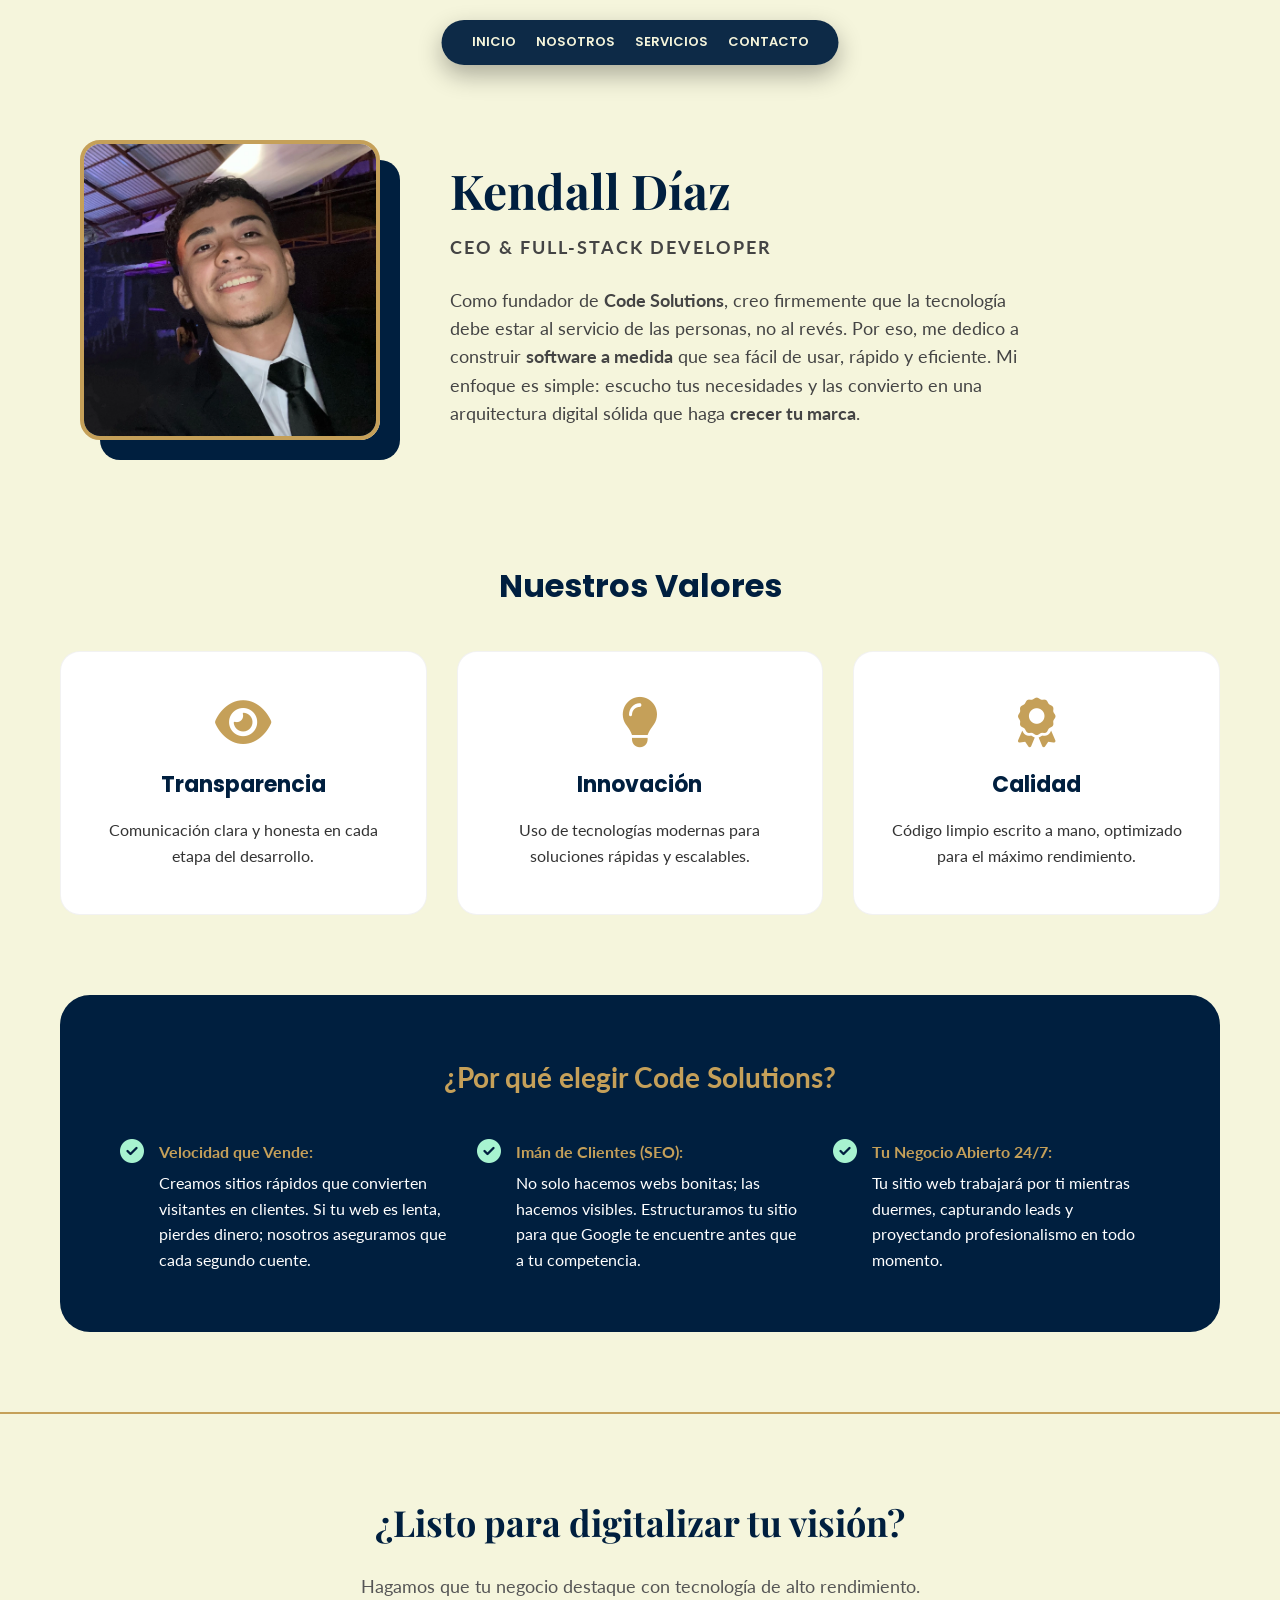
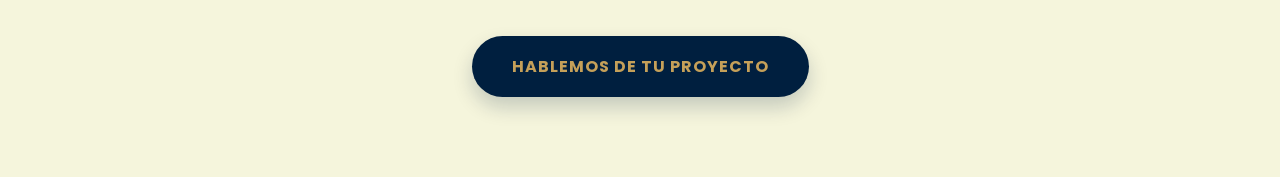
==== nosotros.html @ cbfe7e70 "Initial commit" ====
<!DOCTYPE html>
<html lang="es">
<head>
    <meta charset="UTF-8">
    <meta name="viewport" content="width=device-width, initial-scale=1.0">
    <title>Nosotros | Code Solutions</title>
    
    <link href="https://fonts.googleapis.com/css2?family=Playfair+Display:wght@700&family=Lato:wght@400;700&family=Poppins:wght@500;600&display=swap" rel="stylesheet">
    <link rel="stylesheet" href="https://cdnjs.cloudflare.com/ajax/libs/font-awesome/6.5.1/css/all.min.css">

    <style>
        /* --- VARIABLES --- */
        :root {
            --navy: #001F3F;
            --beige: #F5F5DC;
            --gold: #C5A059;
            --white: #FFFFFF;
            --menta: #a7f3d0;
        }

        /* --- RESET GENERAL --- */
        * { box-sizing: border-box; margin: 0; padding: 0; }
        
        body {
            background-color: var(--beige);
            font-family: 'Lato', sans-serif;
            color: #333;
            line-height: 1.6;
            overflow-x: hidden;
        }

        /* --- BARRA DE NAVEGACIÓN --- */
        .nav-bar {
            position: fixed;
            top: 20px;
            left: 50%;
            transform: translateX(-50%);
            background: rgba(0, 31, 63, 0.95);
            padding: 12px 30px;
            border-radius: 50px;
            display: flex;
            gap: 20px;
            z-index: 1000;
            box-shadow: 0 10px 25px rgba(0,0,0,0.3);
        }

        .nav-bar a {
            color: var(--beige);
            text-decoration: none;
            font-family: 'Poppins', sans-serif;
            font-size: 13px;
            font-weight: 600;
            text-transform: uppercase;
            transition: color 0.3s;
        }

        .nav-bar a:hover { color: var(--gold); }

        /* --- CONTENEDOR PRINCIPAL --- */
        .main-wrapper {
            max-width: 1200px;
            margin: 120px auto 60px;
            padding: 0 20px;
            display: block;
        }

        /* --- SECCIÓN BIOGRAFÍA (MEJORADA) --- */
        .ceo-section {
            display: flex;
            flex-wrap: wrap;
            align-items: center;
            justify-content: center;
            gap: 60px; /* Más espacio entre foto y texto */
            margin-bottom: 100px;
            padding: 20px;
        }

        .ceo-photo-container {
            position: relative;
            width: 300px; /* Un poco más grande */
            height: 300px;
            flex-shrink: 0;
        }

        .ceo-photo {
            width: 100%;
            height: 100%;
            object-fit: cover;
            border-radius: 20px;
            border: 4px solid var(--gold);
            box-shadow: 20px 20px 0px var(--navy); /* Sombra más marcada */
            transition: transform 0.3s ease;
        }

        .ceo-photo:hover {
            transform: scale(1.02);
        }

        .ceo-text { 
            flex: 1; 
            min-width: 320px; 
            padding: 10px; /* Aire interno para el texto */
        }
        
        .ceo-name { font-family: 'Playfair Display', serif; font-size: 48px; color: var(--navy); margin-bottom: 5px; }
        .ceo-role { color: var(--gold); font-weight: 700; letter-spacing: 2px; text-transform: uppercase; margin-bottom: 25px; }
        
        .ceo-text p {
            font-size: 1.1rem;
            color: #444;
            max-width: 600px;
        }

        /* --- VALORES CORE --- */
        .section-title {
            text-align: center;
            font-family: 'Poppins', sans-serif;
            font-size: 32px;
            color: var(--navy);
            margin-bottom: 40px;
        }

        .values-grid {
            display: grid;
            grid-template-columns: repeat(auto-fit, minmax(300px, 1fr));
            gap: 30px;
            margin-bottom: 80px;
        }

        .value-card {
            background: var(--white);
            padding: 45px 30px;
            border-radius: 20px;
            text-align: center;
            transition: all 0.3s ease;
            border: 1px solid rgba(0,0,0,0.05);
        }

        .value-card:hover {
            transform: translateY(-10px);
            box-shadow: 0 20px 40px rgba(0,31,63,0.1);
            border-color: var(--gold);
        }

        .value-card i { font-size: 50px; color: var(--gold); margin-bottom: 20px; display: block; } /* Íconos en Dorado */
        .value-card h4 { font-family: 'Poppins', sans-serif; font-size: 22px; margin-bottom: 15px; color: var(--navy); }

        /* --- DIFERENCIADORES --- */
        .diff-box {
            background: var(--navy);
            color: var(--white);
            padding: 60px;
            border-radius: 30px;
            margin-bottom: 80px;
        }

        .diff-box h3 { color: var(--gold); text-align: center; margin-bottom: 40px; font-size: 28px; }

        .check-grid {
            display: grid;
            grid-template-columns: repeat(auto-fit, minmax(250px, 1fr));
            gap: 30px;
        }

        .check-item { display: flex; gap: 15px; }
        .check-item i { color: var(--menta); font-size: 24px; }
        .check-item strong { color: var(--gold); display: block; margin-bottom: 5px; }

        /* --- SECCIÓN CTA (NUEVA) --- */
        .cta-section {
            text-align: center;
            padding: 80px 20px;
            background: linear-gradient(rgba(245, 245, 220, 0.9), rgba(245, 245, 220, 0.9)), url('tu-fondo-sutil.jpg');
            border-top: 2px solid var(--gold);
        }

        .cta-container h2 {
            font-family: 'Playfair Display', serif;
            font-size: 36px;
            color: var(--navy);
            margin-bottom: 20px;
        }

        .cta-container p {
            font-size: 18px;
            margin-bottom: 35px;
            color: #555;
        }

        .btn-cta {
            background-color: var(--navy);
            color: var(--gold);
            padding: 18px 40px;
            text-decoration: none;
            font-family: 'Poppins', sans-serif;
            font-weight: 700;
            border-radius: 50px;
            text-transform: uppercase;
            letter-spacing: 1px;
            transition: all 0.3s ease;
            display: inline-block;
            box-shadow: 0 10px 20px rgba(0,31,63,0.2);
        }

        .btn-cta:hover {
            background-color: var(--gold);
            color: var(--navy);
            transform: translateY(-3px);
            box-shadow: 0 15px 30px rgba(197, 160, 89, 0.4);
        }

        /* --- RESPONSIVE --- */
        @media (max-width: 768px) {
            .ceo-section { text-align: center; gap: 40px; }
            .ceo-photo-container { margin: 0 auto; width: 260px; height: 260px; }
            .diff-box { padding: 40px 20px; }
            .ceo-name { font-size: 36px; }
            .cta-container h2 { font-size: 28px; }
        }
    </style>
</head>
<body>

    <nav class="nav-bar">
        <a href="index.html">Inicio</a>
        <a href="nosotros.html">Nosotros</a>
        <a href="servicios.html">Servicios</a>
        <a href="contacto.html">Contacto</a>
    </nav>

    <main class="main-wrapper">
        
        <section class="ceo-section">
            <div class="ceo-photo-container">
                <img src="kendallmain.webp" alt="Kendall Díaz" class="ceo-photo">
            </div>
            <div class="ceo-text">
                <h2 class="ceo-name">Kendall Díaz</h2>
                <p class="ceo-role">CEO & Full-Stack Developer</p>
                <p>Como fundador de <strong>Code Solutions</strong>, creo firmemente que la tecnología debe estar al servicio de las personas, no al revés. Por eso, me dedico a construir <strong>software a medida</strong> que sea fácil de usar, rápido y eficiente. Mi enfoque es simple: escucho tus necesidades y las convierto en una arquitectura digital sólida que haga <strong>crecer tu marca</strong>.</p>
            </div>
        </section>

        <h3 class="section-title">Nuestros Valores</h3>
        <div class="values-grid">
            <div class="value-card">
                <i class="fa-solid fa-eye"></i>
                <h4>Transparencia</h4>
                <p>Comunicación clara y honesta en cada etapa del desarrollo.</p>
            </div>
            <div class="value-card">
                <i class="fa-solid fa-lightbulb"></i>
                <h4>Innovación</h4>
                <p>Uso de tecnologías modernas para soluciones rápidas y escalables.</p>
            </div>
            <div class="value-card">
                <i class="fa-solid fa-award"></i>
                <h4>Calidad</h4>
                <p>Código limpio escrito a mano, optimizado para el máximo rendimiento.</p>
            </div>
        </div>

        <section class="diff-box">
            <h3>¿Por qué elegir Code Solutions?</h3>
            <div class="check-grid">
                <div class="check-item">
                    <i class="fa-solid fa-circle-check"></i>
                    <span><strong>Velocidad que Vende:</strong> Creamos sitios rápidos que convierten visitantes en clientes. Si tu web es lenta, pierdes dinero; nosotros aseguramos que cada segundo cuente.</span>
                </div>
                <div class="check-item">
                    <i class="fa-solid fa-circle-check"></i>
                    <span><strong>Imán de Clientes (SEO):</strong> No solo hacemos webs bonitas; las hacemos visibles. Estructuramos tu sitio para que Google te encuentre antes que a tu competencia.</span>
                </div>
                <div class="check-item">
                    <i class="fa-solid fa-circle-check"></i>
                    <span><strong>Tu Negocio Abierto 24/7:</strong> Tu sitio web trabajará por ti mientras duermes, capturando leads y proyectando profesionalismo en todo momento.</span>
                </div>
            </div>
        </section>

    </main>

    <section class="cta-section">
        <div class="cta-container">
            <h2>¿Listo para digitalizar tu visión?</h2>
            <p>Hagamos que tu negocio destaque con tecnología de alto rendimiento.</p>
            <a href="contacto.html" class="btn-cta">Hablemos de tu proyecto</a>
        </div>
    </section>

</body>
</html>
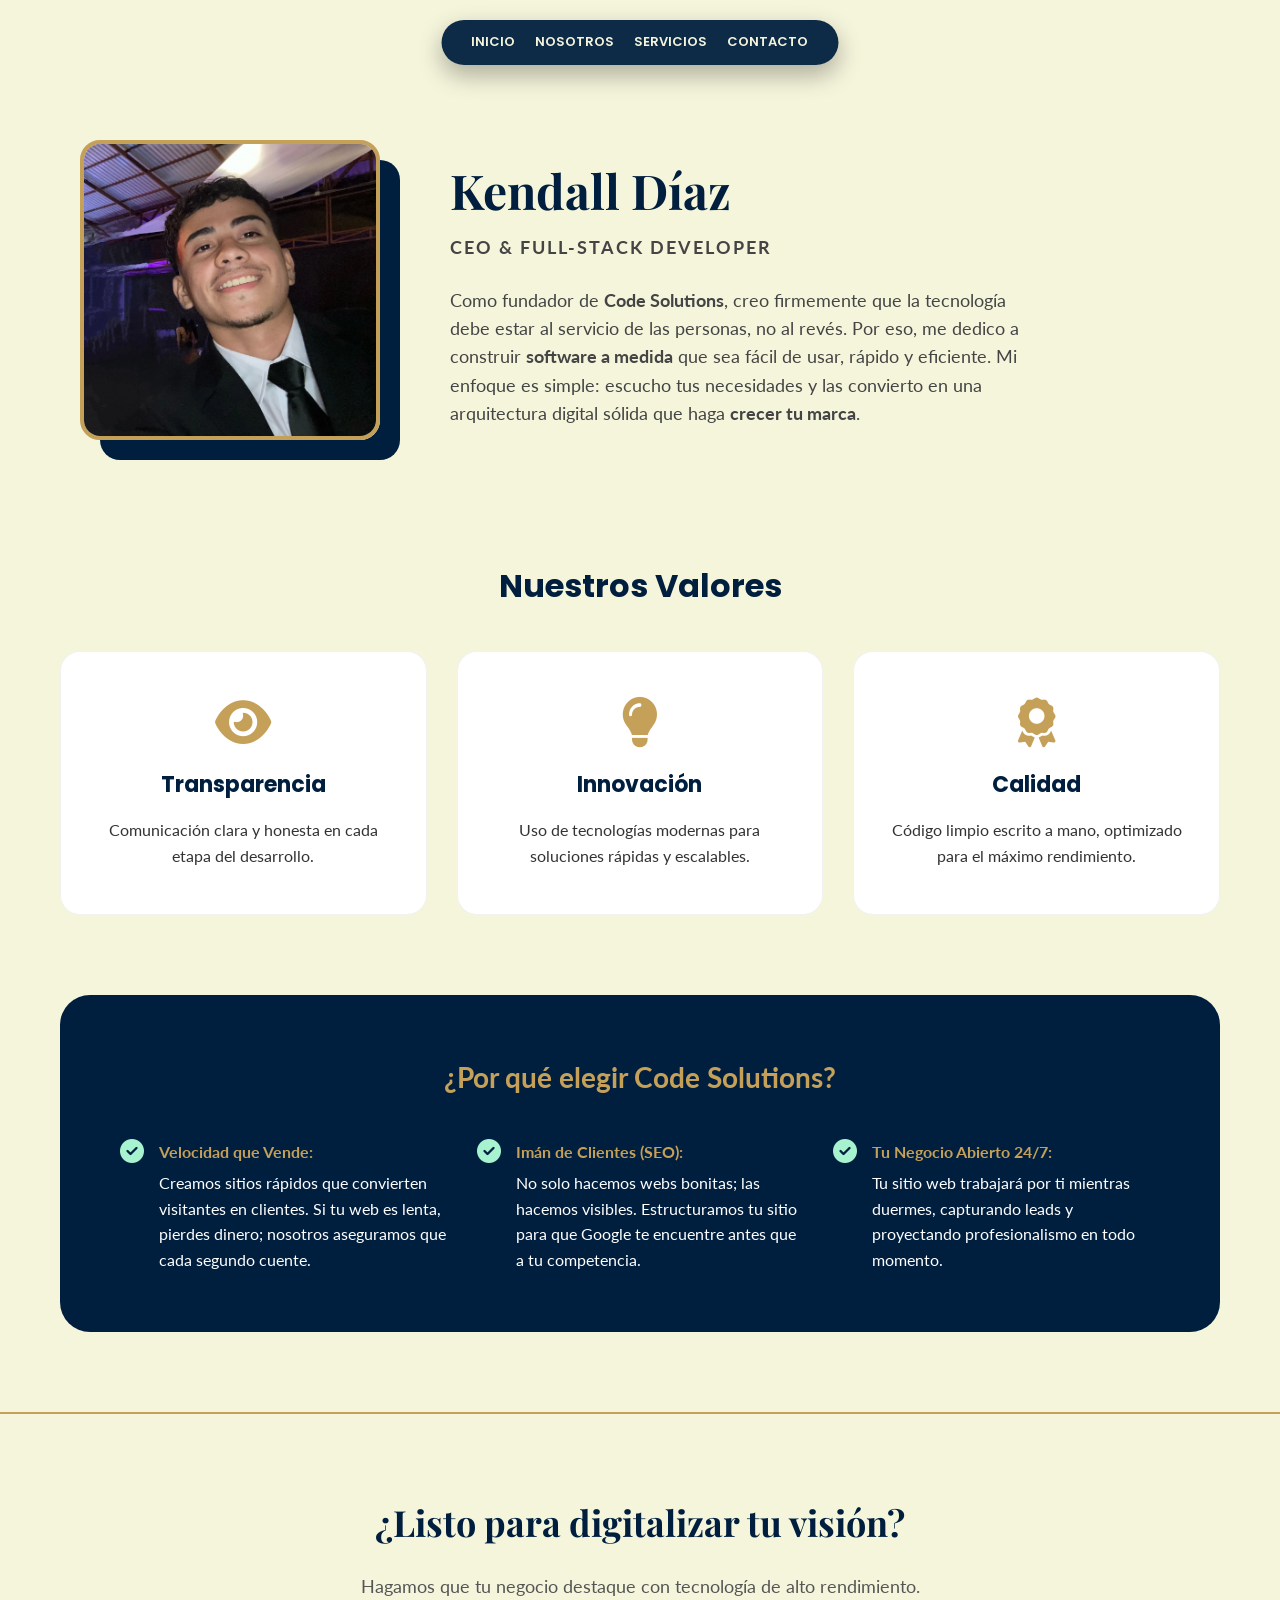
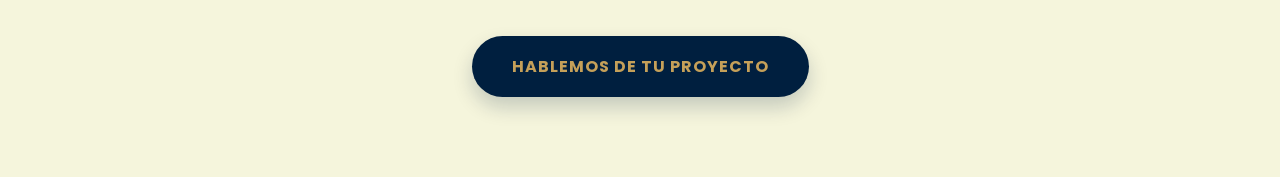
==== commit 25763246: "favicons" ====
--- a/nosotros.html
+++ b/nosotros.html
@@ -5,6 +5,7 @@
     <meta name="viewport" content="width=device-width, initial-scale=1.0">
     <title>Nosotros | Code Solutions</title>
     
+    <link rel="icon" href="favicon.png" type="image/x-icon">
     <link href="https://fonts.googleapis.com/css2?family=Playfair+Display:wght@700&family=Lato:wght@400;700&family=Poppins:wght@500;600&display=swap" rel="stylesheet">
     <link rel="stylesheet" href="https://cdnjs.cloudflare.com/ajax/libs/font-awesome/6.5.1/css/all.min.css">
 
